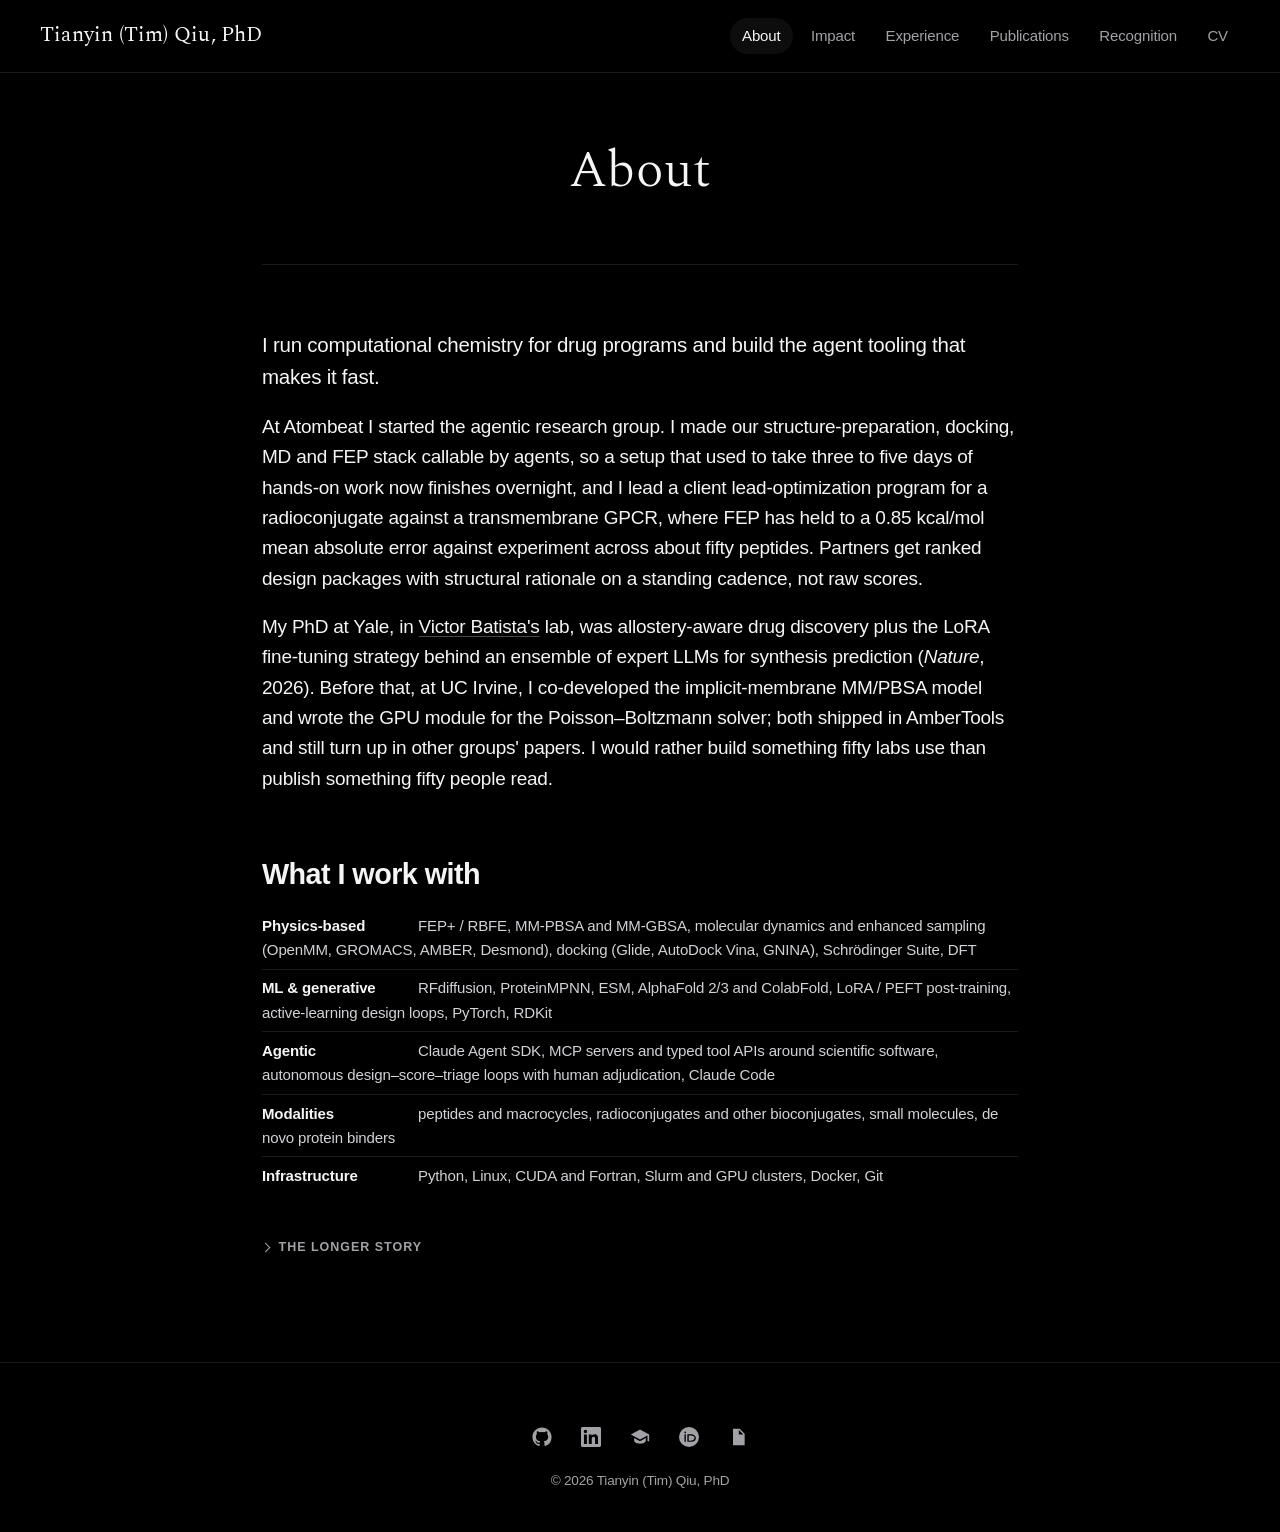
==== about/index.html @ 1aa1d913 "Redesign after gregorykyro.com; face the site toward industry Landing page is now a full-viewport bl" ====
<!DOCTYPE html>
<html lang="en">
<head>
<meta charset="utf-8">
<meta name="viewport" content="width=device-width, initial-scale=1">
<title>About | Tianyin (Tim) Qiu, PhD</title>
<meta name="description" content="Who I am and what I build: agentic AI and physics-based design for drug discovery.">
<meta property="og:type" content="website">
<meta property="og:title" content="About | Tianyin (Tim) Qiu, PhD">
<meta property="og:description" content="Who I am and what I build: agentic AI and physics-based design for drug discovery.">
<meta property="og:url" content="https://timqiu1998.github.io/about/">
<meta property="og:image" content="https://timqiu1998.github.io/img/headshot.jpg">
<link rel="canonical" href="https://timqiu1998.github.io/about/">
<link rel="icon" href="/img/favicon.svg" type="image/svg+xml">
<link rel="preconnect" href="https://fonts.googleapis.com">
<link rel="preconnect" href="https://fonts.gstatic.com" crossorigin>
<link href="https://fonts.googleapis.com/css2?family=Spectral:wght@200;300;400;500;600&amp;display=swap" rel="stylesheet">
<link rel="stylesheet" href="/css/main.css">
</head>
<body>
    <div class="reading-progress" aria-hidden="true"></div>
    <header class="header">
        <h1 class="site-title"><a href="/">Tianyin (Tim) Qiu, PhD</a></h1>
        <nav class="navigation" aria-label="Site">
            <a href="/about/" class="nav-link" aria-current="page">About</a>
            <a href="/impact/" class="nav-link">Impact</a>
            <a href="/experience/" class="nav-link">Experience</a>
            <a href="/publications/" class="nav-link">Publications</a>
            <a href="/recognition/" class="nav-link">Recognition</a>
            <a href="/assets/Tim_Qiu_CV.pdf" class="nav-link">CV</a>
        </nav>
    </header>
    <div class="container">
        <article class="content about">
            <h1>About</h1>
            <hr>
            <p class="lede">I run computational chemistry for drug programs and build the agent tooling that makes it fast.</p>

            <p>At Atombeat I started the agentic research group. I made our structure-preparation, docking, MD and FEP stack callable by agents, so a setup that used to take three to five days of hands-on work now finishes overnight, and I lead a client lead-optimization program for a radioconjugate against a transmembrane GPCR, where FEP has held to a 0.85 kcal/mol mean absolute error against experiment across about fifty peptides. Partners get ranked design packages with structural rationale on a standing cadence, not raw scores.</p>

            <p>My PhD at Yale, in <a href="https://batistalab.com/" rel="noopener">Victor Batista's</a> lab, was allostery-aware drug discovery plus the LoRA fine-tuning strategy behind an ensemble of expert LLMs for synthesis prediction (<em>Nature</em>, 2026). Before that, at UC Irvine, I co-developed the implicit-membrane MM/PBSA model and wrote the GPU module for the Poisson&ndash;Boltzmann solver; both shipped in AmberTools and still turn up in other groups' papers. I would rather build something fifty labs use than publish something fifty people read.</p>

            <h2>What I work with</h2>
            <ul class="line-list toolbox">
              <li><span class="line-main"><strong>Physics-based</strong> FEP+ / RBFE, MM-PBSA and MM-GBSA, molecular dynamics and enhanced sampling (OpenMM, GROMACS, AMBER, Desmond), docking (Glide, AutoDock Vina, GNINA), Schr&ouml;dinger Suite, DFT</span></li>
              <li><span class="line-main"><strong>ML &amp; generative</strong> RFdiffusion, ProteinMPNN, ESM, AlphaFold 2/3 and ColabFold, LoRA / PEFT post-training, active-learning design loops, PyTorch, RDKit</span></li>
              <li><span class="line-main"><strong>Agentic</strong> Claude Agent SDK, MCP servers and typed tool APIs around scientific software, autonomous design&ndash;score&ndash;triage loops with human adjudication, Claude Code</span></li>
              <li><span class="line-main"><strong>Modalities</strong> peptides and macrocycles, radioconjugates and other bioconjugates, small molecules, de novo protein binders</span></li>
              <li><span class="line-main"><strong>Infrastructure</strong> Python, Linux, CUDA and Fortran, Slurm and GPU clusters, Docker, Git</span></li>
            </ul>

            <details class="disclosure">
              <summary>The longer story</summary>
              <div class="disclosure-body">
                <p>I got hooked by a protein that falls apart when nothing is holding it.</p>

                <p>As an undergraduate at UC Irvine I wrote a proposal to simulate p53, the tumor suppressor mutated in more human cancers than any other protein. It won a small UROP grant, which paid for the work, and I built all fourteen models and ran every simulation myself. The answer was blunt. With DNA bound, the dimer held together. Without it, the two halves rotated apart by roughly 90 degrees. Same protein, same physics; the only variable was what it had hold of. I presented that poster at an ACS national meeting, and I have been chasing versions of the same question ever since.</p>

                <p>Proteins move, and most of the software we design drugs with quietly assumes they don't. Closing that gap has been the through-line of everything after. In Ray Luo's lab I worked on binding free energies inside cell membranes, where the standard model treated the whole greasy interior as one uniform material; letting the dielectric change with depth pulled our agreement with measured affinities from an R of 0.59 to 0.91. I also wrote the matrix module that made the underlying Poisson&ndash;Boltzmann solve fast enough on GPUs to be worth running. Both shipped in AmberTools, and running across them years later in other groups' papers is still my favorite part of this job.</p>

                <p>At Yale I came at the same problem from several directions. We found a compound that holds the SARS-CoV-2 spike closed from an allosteric pocket instead of competing at the fast-mutating surface every antibody goes for. I mapped how the CRISPR-Cas9 HNH domain switches on, checked against a collaborator's NMR, and found a tyrosine that has to pass through one specific intermediate to get from off to on. For TYK2 I finally tried the thing I had been circling for years: build electron density from simulation alone, with no experimental structure of the complex anywhere in the input, then refine a model into it. It reproduced the crystal structures, and it recovered ordered waters and a second inhibitor conformation the real data had averaged together. Done reliably, that tells you how a molecule binds before anyone synthesizes it.</p>

                <p>The machine learning grew out of the same frustration. AlphaFold and most generative design tools hand you one frame of a protein and let you design against it, which is fine right up until selectivity depends on a shape the snapshot never shows. I built a billion-scale screening platform that turned up three new scaffolds against GSK3&beta;, spent a summer at Boehringer Ingelheim teaching models to predict catalyst selectivity, and co-authored the <em>Nature</em> work on an ensemble of specialized LLMs that turns the reaction literature into protocols that actually run.</p>

                <p>What I want hasn't changed much since the p53 poster: design molecules against the range of shapes a protein actually visits, keep it anchored to experimental data, and put the tools in the hands of people who will aim them at patients' problems rather than mine.</p>
              </div>
            </details>
        </article>
    </div>
    <footer class="footer">
        <div class="footer-links">
            <a href="https://github.com/timqiu1998" title="GitHub" aria-label="GitHub" rel="noopener"><svg viewBox="0 0 24 24" aria-hidden="true"><path d="M12 .5C5.65.5.5 5.65.5 12c0 5.08 3.29 9.39 7.86 10.91.58.1.79-.25.79-.56v-2.17c-3.2.7-3.87-1.37-3.87-1.37-.52-1.33-1.28-1.68-1.28-1.68-1.04-.71.08-.7.08-.7 1.15.08 1.76 1.19 1.76 1.19 1.03 1.76 2.7 1.25 3.36.96.1-.75.4-1.25.73-1.54-2.55-.29-5.24-1.28-5.24-5.69 0-1.26.45-2.29 1.19-3.09-.12-.29-.52-1.46.11-3.05 0 0 .97-.31 3.17 1.18a11 11 0 0 1 5.78 0c2.2-1.49 3.17-1.18 3.17-1.18.63 1.59.23 2.76.11 3.05.74.8 1.19 1.83 1.19 3.09 0 4.42-2.7 5.39-5.26 5.68.41.36.78 1.05.78 2.12v3.15c0 .31.21.67.8.56A11.5 11.5 0 0 0 23.5 12C23.5 5.65 18.35.5 12 .5z"/></svg></a>
            <a href="https://www.linkedin.com/in/tianyin-qiu-9b863b152" title="LinkedIn" aria-label="LinkedIn" rel="noopener"><svg viewBox="0 0 24 24" aria-hidden="true"><path d="M20.45 20.45h-3.55v-5.57c0-1.33-.03-3.04-1.85-3.04-1.85 0-2.14 1.45-2.14 2.94v5.67H9.36V9h3.41v1.56h.05c.47-.9 1.63-1.85 3.36-1.85 3.6 0 4.27 2.37 4.27 5.45v6.29zM5.34 7.43a2.06 2.06 0 1 1 0-4.12 2.06 2.06 0 0 1 0 4.12zM7.12 20.45H3.56V9h3.56v11.45zM22.22 0H1.77C.79 0 0 .77 0 1.73v20.54C0 23.23.79 24 1.77 24h20.45c.98 0 1.78-.77 1.78-1.73V1.73C24 .77 23.2 0 22.22 0z"/></svg></a>
            <a href="https://scholar.google.com/citations?user=ViLQhdYAAAAJ" title="Google Scholar" aria-label="Google Scholar" rel="noopener"><svg viewBox="0 0 24 24" aria-hidden="true"><path d="M12 3 1 9l11 6 9-4.91V17h2V9L12 3zm0 14.1L5 13.3v3.2c0 1.9 3.1 3.5 7 3.5s7-1.6 7-3.5v-3.2l-7 3.8z"/></svg></a>
            <a href="https://orcid.org/0000-0002-3490-8469" title="ORCID" aria-label="ORCID" rel="noopener"><svg viewBox="0 0 24 24" aria-hidden="true"><path d="M12 0a12 12 0 1 0 0 24 12 12 0 0 0 0-24zM7.37 5.4a1.03 1.03 0 1 1 0 2.06 1.03 1.03 0 0 1 0-2.06zm-.8 3.2h1.6v9.2h-1.6V8.6zm3.5 0h4.3c4.1 0 5.9 2.93 5.9 4.6 0 2.36-1.87 4.6-5.87 4.6h-4.33V8.6zm1.6 1.45v6.3h2.5c3.6 0 4.43-2.7 4.43-3.15 0-1.73-1.1-3.15-4.5-3.15h-2.43z"/></svg></a>
            <a href="/assets/Tim_Qiu_CV.pdf" title="CV (PDF)" aria-label="CV (PDF)"><svg viewBox="0 0 24 24" aria-hidden="true"><path d="M6 2h8l6 6v14H6V2zm7 1.5V9h5.5L13 3.5zM8 12h8v1.5H8V12zm0 3h8v1.5H8V15zm0 3h5v1.5H8V18z"/></svg></a>
        </div>
        <p class="copyright">&copy; <span id="year">2026</span> Tianyin (Tim) Qiu, PhD</p>
    </footer>
    <a href="#" class="back-to-top" aria-label="Back to top">
        <svg viewBox="0 0 24 24" aria-hidden="true"><path d="M12 19V5M5 12l7-7 7 7"/></svg>
    </a>
    <script src="/js/site.js"></script>
</body>
</html>
---- css/main.css ----
/* ------------------------------------------------------------------
   tokens
   ------------------------------------------------------------------ */
:root {
  --bg:            #000000;
  --fg:            #f5f5f7;
  --fg-soft:       #d2d2d7;
  --fg-muted:      #a1a1a6;
  --accent:        #2997ff;
  --accent-soft:   rgba(41, 151, 255, .55);
  --accent-faint:  rgba(41, 151, 255, .10);
  --hairline:      rgba(255, 255, 255, .10);
  --hairline-strong: rgba(255, 255, 255, .18);
  --surface:       rgba(255, 255, 255, .03);
  --surface-hover: rgba(255, 255, 255, .05);

  --font-sans:    -apple-system, BlinkMacSystemFont, "SF Pro Text", "SF Pro Display",
                  "Helvetica Neue", Helvetica, Arial, sans-serif;
  --font-display: "Spectral", Georgia, "Times New Roman", serif;
  --font-mono:    ui-monospace, "SF Mono", SFMono-Regular, Menlo, monospace;

  --maxw: 820px;
  --fs-body:       clamp(1.0625rem, 1rem + .35vw, 1.1875rem);
  --fs-h1:         clamp(2.2rem, 1.65rem + 2.6vw, 3.25rem);
  --fs-h2:         clamp(1.45rem, 1.24rem + .95vw, 1.8rem);
  --fs-h3:         clamp(1.12rem, 1.02rem + .5vw, 1.32rem);
  --fs-site-title: clamp(1.05rem, .95rem + .45vw, 1.3rem);
  --fs-nav:        clamp(.82rem, .78rem + .2vw, .95rem);
  --lh-body: 1.6;
  --space-section: clamp(2.5rem, 2rem + 2.5vw, 4rem);
}

/* ------------------------------------------------------------------
   base
   ------------------------------------------------------------------ */
*, *::before, *::after { box-sizing: border-box; }
html { scroll-behavior: smooth; -webkit-text-size-adjust: 100%; }
body {
  margin: 0; min-height: 100vh;
  font-family: var(--font-sans); font-size: var(--fs-body); line-height: var(--lh-body);
  font-weight: 400; letter-spacing: -.011em;
  color: var(--fg); background: var(--bg);
  -webkit-font-smoothing: antialiased; -moz-osx-font-smoothing: grayscale;
  text-rendering: optimizeLegibility;
}
img { max-width: 100%; display: block; }
::selection { background: rgba(255, 255, 255, .16); color: #fff; }
a { color: var(--accent); text-decoration: none; transition: opacity .2s ease; }
a:hover { opacity: .8; }
h1, h2, h3 { color: var(--fg); line-height: 1.15; }
p { margin: 1.1rem 0; color: var(--fg-soft); }
ul { padding-left: 1.3rem; color: var(--fg-soft); }
li { margin: .6rem 0; }
li::marker { color: var(--fg-muted); }
strong { color: var(--fg); font-weight: 600; }
hr { border: 0; height: 1px; background: var(--hairline); margin: var(--space-section) 0; }

/* ------------------------------------------------------------------
   landing
   ------------------------------------------------------------------ */
.home { overflow: hidden; height: 100%; }
.home body { overflow: hidden; height: 100%; }

#network {
  position: fixed; inset: 0; width: 100vw; height: 100vh;
  z-index: 1; display: block;
  animation: cnvIn 1.6s ease both;
}
.hero {
  position: relative; z-index: 2;
  min-height: 100vh; padding: 1rem;
  display: flex; flex-direction: column; justify-content: center; align-items: center;
  text-align: center;
}
.hero > * { animation: riseIn .9s cubic-bezier(.16, 1, .3, 1) both; }
.hero > a.portrait   { animation: riseInLogo 1.05s cubic-bezier(.16, 1, .3, 1) both; animation-delay: .08s; }
.hero .title         { animation-delay: .22s; }
.hero .subtitle      { animation-delay: .34s; }
.hero .pills         { animation-delay: .46s; }
.hero .social        { animation-delay: .58s; }
.hero .contact-line  { animation-delay: .68s; }

.portrait img {
  width: 250px; height: 250px; border-radius: 50%; object-fit: cover;
  margin-bottom: 2rem;
  box-shadow: 0 0 0 1px rgba(255, 255, 255, .08), 0 20px 60px rgba(0, 0, 0, .6);
  transform: translateZ(0); transition: all .5s ease; cursor: pointer;
}
.portrait img:hover {
  box-shadow: 0 0 0 1px rgba(255, 255, 255, .16), 0 24px 70px rgba(0, 0, 0, .7);
  transform: scale(1.02);
}
.title {
  font-family: var(--font-display); font-weight: 300;
  font-size: clamp(2.1rem, 6vw, 3.75rem); letter-spacing: .01em; line-height: 1.05;
  margin: 0;
}
.subtitle {
  font-size: clamp(.95rem, 2.2vw, 1.35rem); line-height: 1.5; letter-spacing: -.01em;
  color: var(--fg-muted); margin: 1.1rem 0 2rem; font-weight: 400;
}

.pills { display: flex; flex-wrap: wrap; justify-content: center; gap: 1.5rem; margin-top: 2rem; }
.pill {
  position: relative; overflow: hidden;
  color: var(--fg); font-size: .95rem; font-weight: 500; letter-spacing: -.01em;
  padding: .55rem 1.4rem; border-radius: 980px;
  border: 1px solid rgba(255, 255, 255, .16); background: rgba(255, 255, 255, .04);
  backdrop-filter: blur(8px); -webkit-backdrop-filter: blur(8px);
  transition: all .3s ease;
}
.pill::before {
  content: ""; position: absolute; top: 0; left: -100%; width: 100%; height: 100%;
  background: linear-gradient(90deg, transparent, rgba(255, 255, 255, .12), transparent);
  transition: left .7s ease;
}
.pill:hover {
  opacity: 1; background: rgba(255, 255, 255, .08); border-color: rgba(255, 255, 255, .32);
  transform: translateY(-2px); box-shadow: 0 12px 30px rgba(0, 0, 0, .35);
}
.pill:hover::before { left: 100%; }

.social { display: flex; gap: 1.5rem; margin-top: 2rem; }
.social a { color: #fff; opacity: .8; transition: all .3s ease; display: inline-flex; }
.social a:hover { opacity: 1; transform: translateY(-3px); }
.social svg { width: 24px; height: 24px; fill: currentColor; }

.subtitle .tagline {
  display: inline-block; margin-top: .55rem; font-size: .78em; color: var(--fg-soft);
}
.contact-line {
  display: inline-block; margin-top: 1.6rem; font-family: var(--font-mono); font-size: .8rem;
  color: var(--fg-muted); letter-spacing: .01em; transition: color .25s ease;
}
.contact-line:hover { color: var(--fg); opacity: 1; }

/* ------------------------------------------------------------------
   interior chrome
   ------------------------------------------------------------------ */
.reading-progress {
  position: fixed; top: 0; left: 0; height: 2px; width: 100%;
  transform: scaleX(0); transform-origin: 0 50%;
  background: var(--accent); opacity: .7; z-index: 200; pointer-events: none;
}
.header {
  position: sticky; top: 0; z-index: 100;
  display: flex; justify-content: space-between; align-items: center; gap: 1rem;
  padding: 1.1rem clamp(1.25rem, 5vw, 2.5rem);
  border-bottom: 1px solid var(--hairline);
  background: rgba(0, 0, 0, .72);
  backdrop-filter: saturate(180%) blur(20px); -webkit-backdrop-filter: saturate(180%) blur(20px);
}
.site-title {
  font-family: var(--font-display); font-size: var(--fs-site-title); font-weight: 400;
  margin: 0; letter-spacing: .01em; white-space: nowrap;
}
.site-title a { color: var(--fg); display: inline-flex; align-items: center; transition: opacity .25s ease; }
.site-title a:hover { opacity: .7; }
.navigation { display: flex; flex-wrap: wrap; justify-content: flex-end; gap: .2rem .4rem; }
.nav-link {
  color: var(--fg-muted); font-size: var(--fs-nav); font-weight: 500; letter-spacing: -.01em;
  padding: .4rem .75rem; border-radius: 980px; white-space: nowrap;
  transition: color .25s ease, background .25s ease;
}
.nav-link:hover, .nav-link[aria-current="page"] { color: var(--fg); background: var(--surface-hover); opacity: 1; }

.container {
  max-width: var(--maxw); margin: 0 auto;
  padding: clamp(2.5rem, 2rem + 3vw, 4.5rem) clamp(1.35rem, 5vw, 2rem) 2rem;
}
.content { animation: fadeIn .6s ease both; }
.content h1 {
  font-family: var(--font-display); font-size: var(--fs-h1); font-weight: 300;
  letter-spacing: .005em; text-align: center; line-height: 1.08;
  margin: 0 0 var(--space-section);
}
.content h2 { font-size: var(--fs-h2); font-weight: 600; letter-spacing: -.02em; margin: var(--space-section) 0 1rem; }
.content h3 { font-size: var(--fs-h3); font-weight: 600; letter-spacing: -.015em; margin: 2rem 0 .6rem; }
.content a {
  color: var(--fg); text-decoration: underline; text-decoration-thickness: 1px;
  text-decoration-color: rgba(255, 255, 255, .28); text-underline-offset: 3px;
  transition: text-decoration-color .25s ease, color .25s ease;
}
.content a:hover { color: var(--accent); text-decoration-color: var(--accent); opacity: 1; }
.lede { font-size: 1.08em; color: var(--fg); letter-spacing: -.012em; }
.about p { color: var(--fg); letter-spacing: -.012em; }
.muted { color: var(--fg-muted); }

/* impact tiles */
.stats { display: grid; grid-template-columns: repeat(auto-fit, minmax(160px, 1fr)); gap: 1rem; margin: 1.6rem 0 0; }
.stat { padding: 1.1rem 1.2rem; border: 1px solid var(--hairline); border-radius: 14px; background: var(--surface); }
.stat .num { font-family: var(--font-display); font-weight: 300; font-size: 2.1rem; line-height: 1; color: var(--fg); letter-spacing: -.01em; font-variant-numeric: tabular-nums; }
.stat .lbl { margin-top: .5rem; font-size: .82rem; color: var(--fg-muted); line-height: 1.4; }

/* disclosure (collapsed "selected work") */
details.disclosure { margin: .6rem 0 .2rem; }
details.disclosure > summary {
  list-style: none; cursor: pointer; display: inline-flex; align-items: center; gap: .6rem;
  font-weight: 600; font-size: .78rem; text-transform: uppercase; letter-spacing: .08em;
  color: var(--fg-muted); padding: .35rem 0; transition: color .2s ease;
}
details.disclosure > summary::-webkit-details-marker { display: none; }
details.disclosure > summary::marker { content: ""; }
details.disclosure > summary::before {
  content: ""; width: 7px; height: 7px; flex-shrink: 0;
  border-right: 1.6px solid var(--fg-muted); border-bottom: 1.6px solid var(--fg-muted);
  transform: rotate(-45deg); transition: transform .3s ease, border-color .2s ease;
}
details.disclosure[open] > summary::before { transform: rotate(45deg); }
details.disclosure > summary:hover { color: var(--fg-soft); }
details.disclosure > summary:hover::before { border-color: var(--fg-soft); }
details.disclosure > ul { animation: fadeIn .45s ease both; margin-top: .7rem; font-size: .92em; }
details.disclosure > ul li { margin: .55rem 0; line-height: 1.6; }
details.disclosure > .disclosure-body { animation: fadeIn .45s ease both; margin-top: .9rem; }
details.disclosure > .disclosure-body p { color: var(--fg-soft); }
details.disclosure + p { margin-top: 2.4rem; }
.about details.disclosure { margin-top: 2.2rem; }

/* toolbox rows */
.toolbox li { display: block; padding: .55rem 0; border-bottom: 1px solid var(--hairline); }
.toolbox li:last-child { border-bottom: 0; }
.toolbox strong { display: inline-block; min-width: 9.5rem; color: var(--fg); font-weight: 600; }
.toolbox .line-main { color: var(--fg-soft); }
@media (max-width: 640px) { .toolbox strong { display: block; min-width: 0; margin-bottom: .15rem; } }

/* obfuscated mailto assembled by JS */
.mailto { color: var(--fg); }

/* section accordion (experience) */
details.section { border-top: 1px solid var(--hairline); }
details.section:first-of-type { border-top: none; }
details.section > summary {
  list-style: none; cursor: pointer; display: flex; align-items: center; justify-content: space-between; gap: 1rem;
  padding: 1.4rem 0; font-size: var(--fs-h2); font-weight: 600; letter-spacing: -.02em; color: var(--fg);
  transition: opacity .2s ease;
}
details.section > summary::-webkit-details-marker { display: none; }
details.section > summary::marker { content: ""; }
details.section > summary:hover { opacity: .75; }
.section-meta { display: inline-flex; align-items: center; gap: .95rem; flex-shrink: 0; }
.section-count { font-size: .8rem; font-weight: 500; color: var(--fg-muted); letter-spacing: .04em; font-variant-numeric: tabular-nums; text-transform: uppercase; }
.section-chevron { width: 9px; height: 9px; border-right: 1.6px solid var(--fg-muted); border-bottom: 1.6px solid var(--fg-muted); transform: rotate(45deg); transition: transform .3s ease; margin-bottom: 4px; }
details.section[open] > summary .section-chevron { transform: rotate(-135deg); margin-bottom: -3px; }
.section-body { padding-bottom: 1.9rem; animation: fadeIn .45s ease both; }
.section-body > :first-child { margin-top: 0; }

.entry { margin: 1.7rem 0; }
.entry:first-of-type { margin-top: 1.1rem; }
.entry-head { display: flex; justify-content: space-between; align-items: baseline; gap: .2rem 1.5rem; flex-wrap: wrap; }
.entry-org { font-size: var(--fs-h3); font-weight: 600; letter-spacing: -.015em; margin: 0; line-height: 1.25; }
.entry-date { color: var(--fg-muted); font-size: .9rem; white-space: nowrap; font-variant-numeric: tabular-nums; }
.entry-role { color: var(--fg-soft); margin: .25rem 0 .5rem; font-weight: 500; }
.entry ul { margin: .5rem 0 0; }
.entry ul li { margin: .35rem 0; }

/* line lists (awards, service) */
.line-list { list-style: none; padding-left: 0; margin: .6rem 0; font-size: .94rem; letter-spacing: -.01em; }
.line-list li { display: flex; justify-content: space-between; align-items: baseline; gap: 1.25rem; padding: .42rem 0; margin: 0; }
.line-main { color: var(--fg-soft); flex: 1 1 auto; min-width: 0; }
.line-main strong { color: var(--fg); font-weight: 600; }
.line-sub { display: block; color: var(--fg-muted); font-size: .88em; margin-top: .1rem; }
.line-date { color: var(--fg-muted); white-space: nowrap; flex: 0 0 auto; font-size: .85rem; font-variant-numeric: tabular-nums; }

/* publications */
.pub-list { list-style: none; padding-left: 0; margin: 0; }
.pub-list > li { margin: 0 0 1.5rem; }
.pub-list p { margin: 0; line-height: 1.5; }
.pub-title { color: var(--fg); font-weight: 500; }
.pub-authors { color: var(--fg-soft); font-size: .95em; }
.pub-authors strong { color: var(--fg); font-weight: 600; }
.pub-venue { color: var(--fg-muted); font-size: .92em; }
.pub-venue em { font-style: italic; }
.pub-tag {
  display: inline-block; margin-left: .5rem; padding: .05rem .5rem; border-radius: 980px;
  font-size: .72rem; font-weight: 600; letter-spacing: .04em; text-transform: uppercase;
  color: var(--accent); background: var(--accent-faint); border: 1px solid rgba(41, 151, 255, .25);
  vertical-align: 1px;
}

/* footer */
.footer {
  text-align: center; padding: var(--space-section) 2rem 2.5rem; margin-top: var(--space-section);
  border-top: 1px solid var(--hairline); font-size: .85rem; color: var(--fg-muted);
}
.footer-links { display: flex; justify-content: center; gap: 1.8rem; margin-bottom: 1.4rem; }
.footer-links a { color: var(--fg-muted); display: inline-flex; transition: color .25s ease, transform .25s ease; }
.footer-links a:hover { color: var(--fg); opacity: 1; transform: translateY(-2px); }
.footer-links svg { width: 20px; height: 20px; fill: currentColor; }
.copyright { margin: .5rem 0 0; color: var(--fg-muted); }

.back-to-top {
  position: fixed; bottom: 1.75rem; right: 1.75rem; width: 44px; height: 44px; z-index: 120;
  display: flex; align-items: center; justify-content: center; border-radius: 50%;
  background: rgba(255, 255, 255, .06); border: 1px solid var(--hairline); color: var(--fg);
  opacity: 0; visibility: hidden; transform: translateY(10px);
  transition: opacity .3s ease, visibility .3s ease, transform .3s ease, background .3s ease;
  backdrop-filter: blur(12px); -webkit-backdrop-filter: blur(12px);
}
.back-to-top.visible { opacity: 1; visibility: visible; transform: translateY(0); }
.back-to-top:hover { background: rgba(255, 255, 255, .12); opacity: 1; }
.back-to-top svg { width: 16px; height: 16px; fill: none; stroke: currentColor; stroke-width: 2; }
.back-to-top:focus-visible, .site-title a:focus-visible, .pill:focus-visible, .nav-link:focus-visible {
  outline: 2px solid var(--accent); outline-offset: 3px;
}

/* ------------------------------------------------------------------
   motion
   ------------------------------------------------------------------ */
@keyframes cnvIn { from { opacity: 0; } to { opacity: 1; } }
@keyframes riseIn { from { opacity: 0; transform: translateY(14px); } to { opacity: 1; transform: translateY(0); } }
@keyframes riseInLogo { from { opacity: 0; transform: translateY(18px) scale(.985); } to { opacity: 1; transform: translateY(0) scale(1); } }
@keyframes fadeIn { from { opacity: 0; transform: translateY(8px); } to { opacity: 1; transform: translateY(0); } }
@keyframes growProgress { from { transform: scaleX(0); } to { transform: scaleX(1); } }
@supports (animation-timeline: scroll()) {
  .reading-progress { animation: growProgress linear; animation-timeline: scroll(root); }
}

/* ------------------------------------------------------------------
   responsive
   ------------------------------------------------------------------ */
@media (max-width: 768px) {
  .hero { padding: .5rem; margin-top: -5vh; }
  .title { line-height: 1.2; }
  .subtitle { line-height: 1.35; margin: .6rem 0 1.2rem; max-width: 92vw; }
  .portrait img { width: 120px; height: 120px; margin-bottom: 1rem; }
  .pills { gap: .5rem; margin-top: 1rem; }
  .pill { font-size: .82rem; padding: .4rem 1rem; }
  .social { gap: 1rem; margin-top: 1.25rem; }
  .social svg { width: 18px; height: 18px; }

  .header { flex-direction: column; align-items: center; gap: .7rem; padding: .85rem 1rem; }
  .navigation {
    flex-wrap: nowrap; overflow-x: auto; white-space: nowrap; justify-content: flex-start;
    gap: .25rem; width: 100%; max-width: 100%; padding-bottom: .15rem;
    -webkit-overflow-scrolling: touch; scrollbar-width: none; scroll-snap-type: x proximity;
    -webkit-mask-image: linear-gradient(to right, transparent 0, #000 12px, #000 calc(100% - 12px), transparent 100%);
            mask-image: linear-gradient(to right, transparent 0, #000 12px, #000 calc(100% - 12px), transparent 100%);
  }
  .navigation::-webkit-scrollbar { display: none; }
  .nav-link { padding: .45rem .75rem; scroll-snap-align: center; }
  ul { padding-left: 1.15rem; }
  .back-to-top { bottom: 1.1rem; right: 1.1rem; width: 42px; height: 42px; }
  .stats { grid-template-columns: repeat(2, 1fr); }
}
@media (max-width: 420px) {
  .container { padding-top: 2.25rem; }
  .content h1 { margin-bottom: 2rem; }
  .stats { grid-template-columns: 1fr 1fr; gap: .6rem; }
  .stat .num { font-size: 1.7rem; }
}
@media (prefers-reduced-motion: reduce) {
  html { scroll-behavior: auto; }
  *, *::before, *::after { animation-duration: .001ms !important; animation-iteration-count: 1 !important; transition-duration: .001ms !important; }
}
@media print {
  body { background: #fff; color: #000; }
  .header, .footer, .back-to-top, .reading-progress, #network { display: none; }
  .container { max-width: 100%; padding: 0; }
  h1, h2, h3 { color: #000; page-break-after: avoid; }
  a, .content a { color: #000; text-decoration: underline; }
}
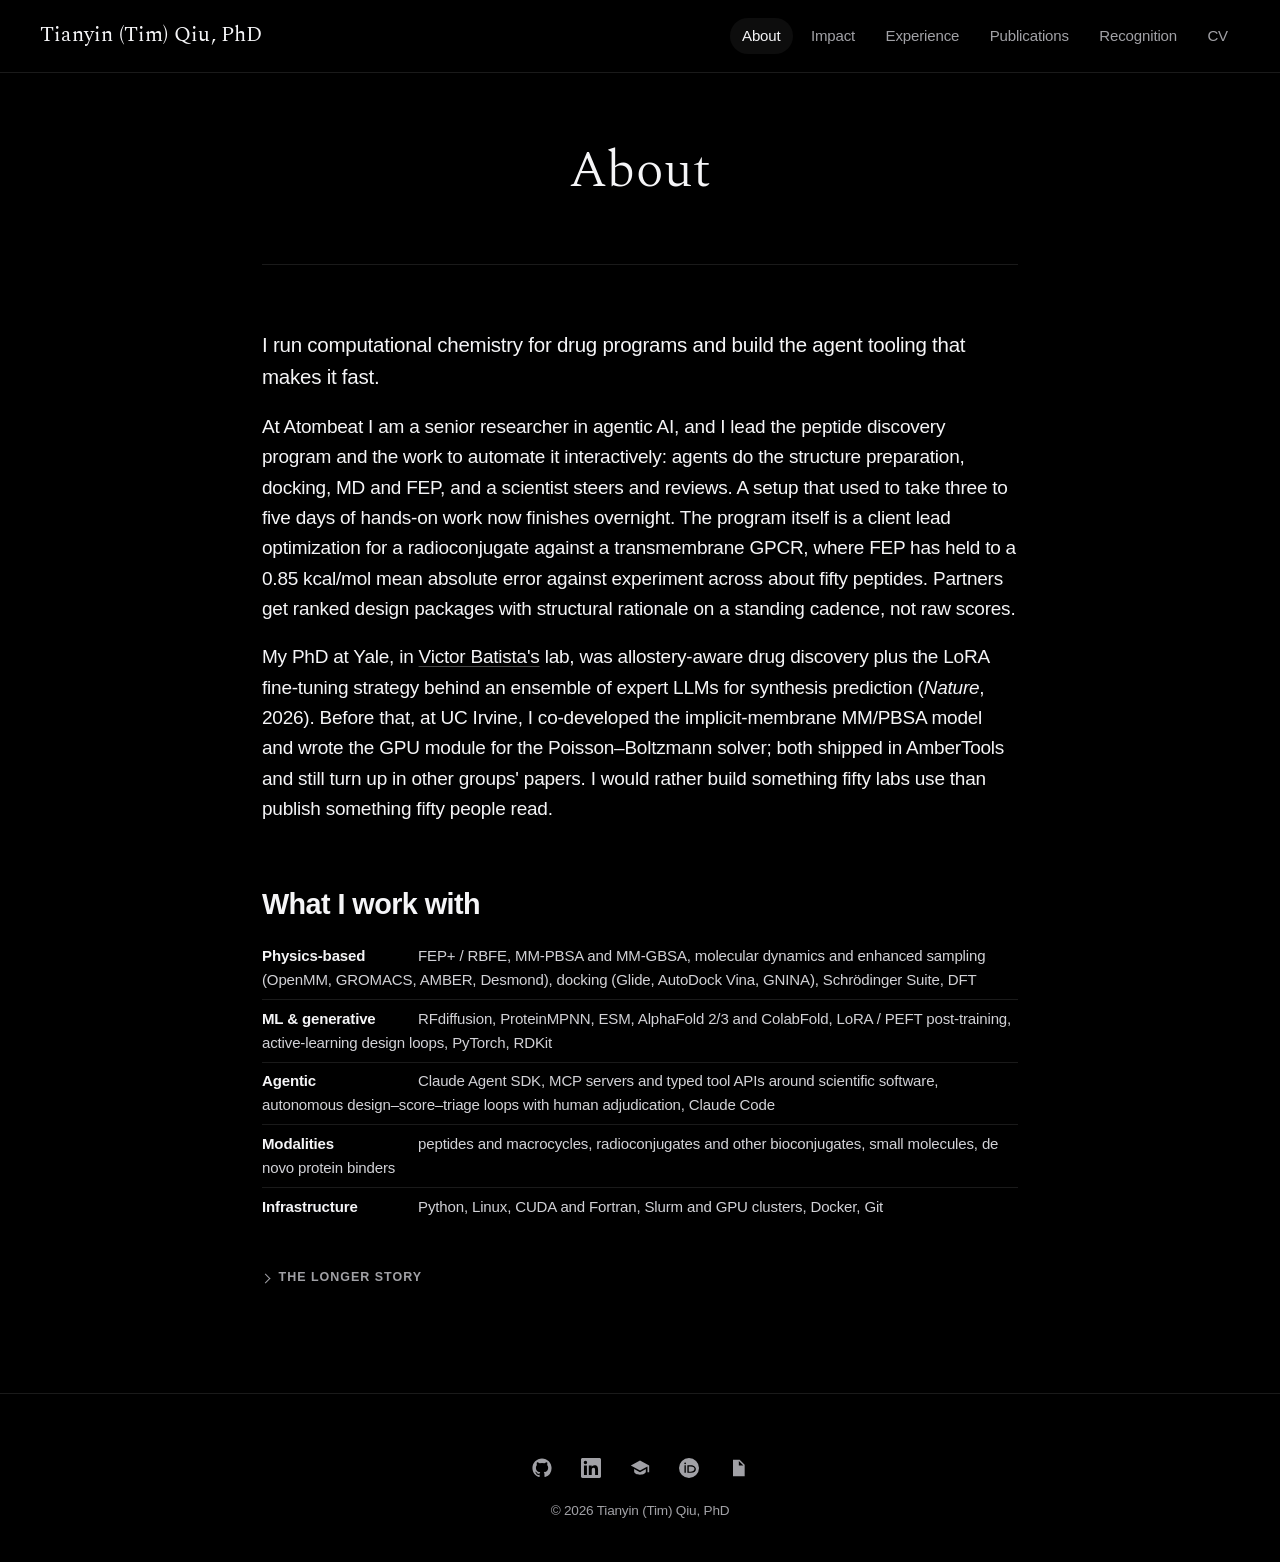
==== commit 329ecdd3: "Correct the Atombeat role: senior agentic researcher leading the peptide program Tim did not start a" ====
--- a/about/index.html
+++ b/about/index.html
@@ -36,7 +36,7 @@
             <hr>
             <p class="lede">I run computational chemistry for drug programs and build the agent tooling that makes it fast.</p>
 
-            <p>At Atombeat I started the agentic research group. I made our structure-preparation, docking, MD and FEP stack callable by agents, so a setup that used to take three to five days of hands-on work now finishes overnight, and I lead a client lead-optimization program for a radioconjugate against a transmembrane GPCR, where FEP has held to a 0.85 kcal/mol mean absolute error against experiment across about fifty peptides. Partners get ranked design packages with structural rationale on a standing cadence, not raw scores.</p>
+            <p>At Atombeat I am a senior researcher in agentic AI, and I lead the peptide discovery program and the work to automate it interactively: agents do the structure preparation, docking, MD and FEP, and a scientist steers and reviews. A setup that used to take three to five days of hands-on work now finishes overnight. The program itself is a client lead optimization for a radioconjugate against a transmembrane GPCR, where FEP has held to a 0.85 kcal/mol mean absolute error against experiment across about fifty peptides. Partners get ranked design packages with structural rationale on a standing cadence, not raw scores.</p>
 
             <p>My PhD at Yale, in <a href="https://batistalab.com/" rel="noopener">Victor Batista's</a> lab, was allostery-aware drug discovery plus the LoRA fine-tuning strategy behind an ensemble of expert LLMs for synthesis prediction (<em>Nature</em>, 2026). Before that, at UC Irvine, I co-developed the implicit-membrane MM/PBSA model and wrote the GPU module for the Poisson&ndash;Boltzmann solver; both shipped in AmberTools and still turn up in other groups' papers. I would rather build something fifty labs use than publish something fifty people read.</p>
 
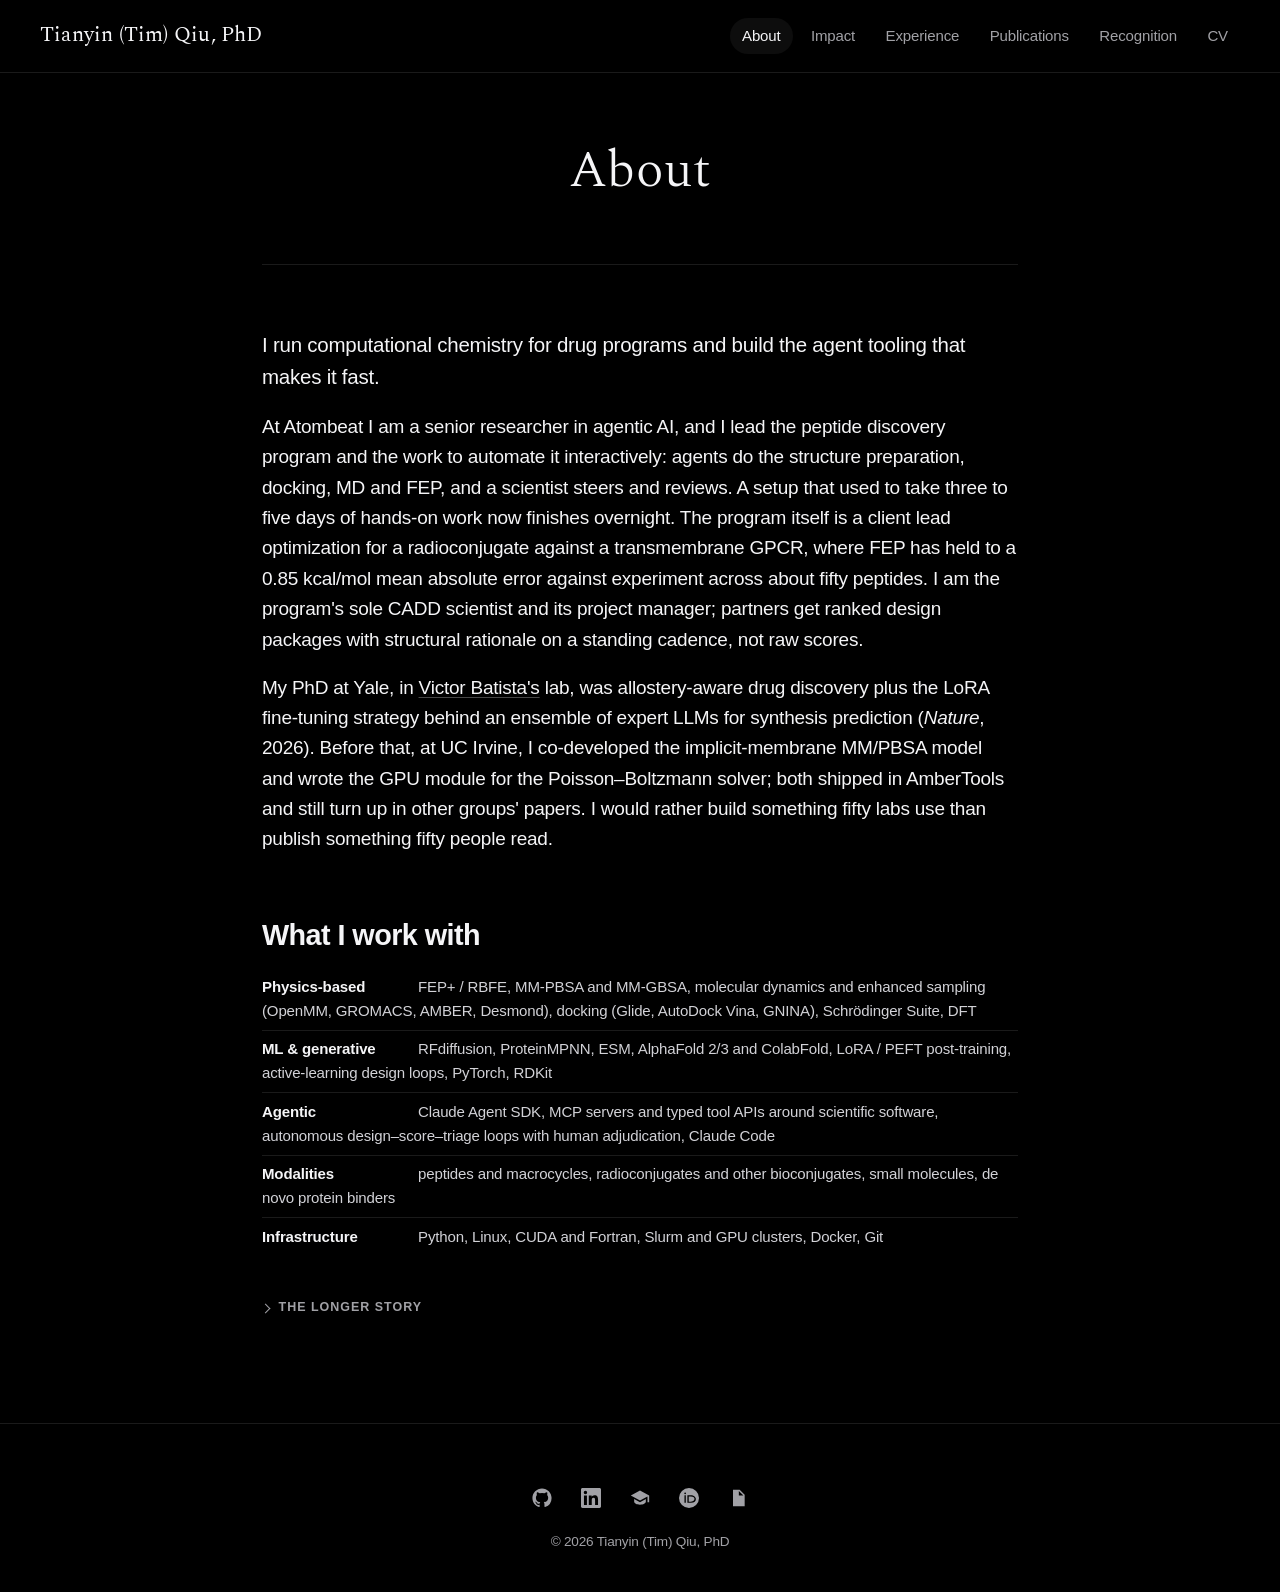
==== commit 33b9a788: "Align the site and CV PDF with the 2026-09-17 master CV Tim rewrote the Atombeat section of his mast" ====
--- a/about/index.html
+++ b/about/index.html
@@ -36,7 +36,7 @@
             <hr>
             <p class="lede">I run computational chemistry for drug programs and build the agent tooling that makes it fast.</p>
 
-            <p>At Atombeat I am a senior researcher in agentic AI, and I lead the peptide discovery program and the work to automate it interactively: agents do the structure preparation, docking, MD and FEP, and a scientist steers and reviews. A setup that used to take three to five days of hands-on work now finishes overnight. The program itself is a client lead optimization for a radioconjugate against a transmembrane GPCR, where FEP has held to a 0.85 kcal/mol mean absolute error against experiment across about fifty peptides. Partners get ranked design packages with structural rationale on a standing cadence, not raw scores.</p>
+            <p>At Atombeat I am a senior researcher in agentic AI, and I lead the peptide discovery program and the work to automate it interactively: agents do the structure preparation, docking, MD and FEP, and a scientist steers and reviews. A setup that used to take three to five days of hands-on work now finishes overnight. The program itself is a client lead optimization for a radioconjugate against a transmembrane GPCR, where FEP has held to a 0.85 kcal/mol mean absolute error against experiment across about fifty peptides. I am the program's sole CADD scientist and its project manager; partners get ranked design packages with structural rationale on a standing cadence, not raw scores.</p>
 
             <p>My PhD at Yale, in <a href="https://batistalab.com/" rel="noopener">Victor Batista's</a> lab, was allostery-aware drug discovery plus the LoRA fine-tuning strategy behind an ensemble of expert LLMs for synthesis prediction (<em>Nature</em>, 2026). Before that, at UC Irvine, I co-developed the implicit-membrane MM/PBSA model and wrote the GPU module for the Poisson&ndash;Boltzmann solver; both shipped in AmberTools and still turn up in other groups' papers. I would rather build something fifty labs use than publish something fifty people read.</p>
 
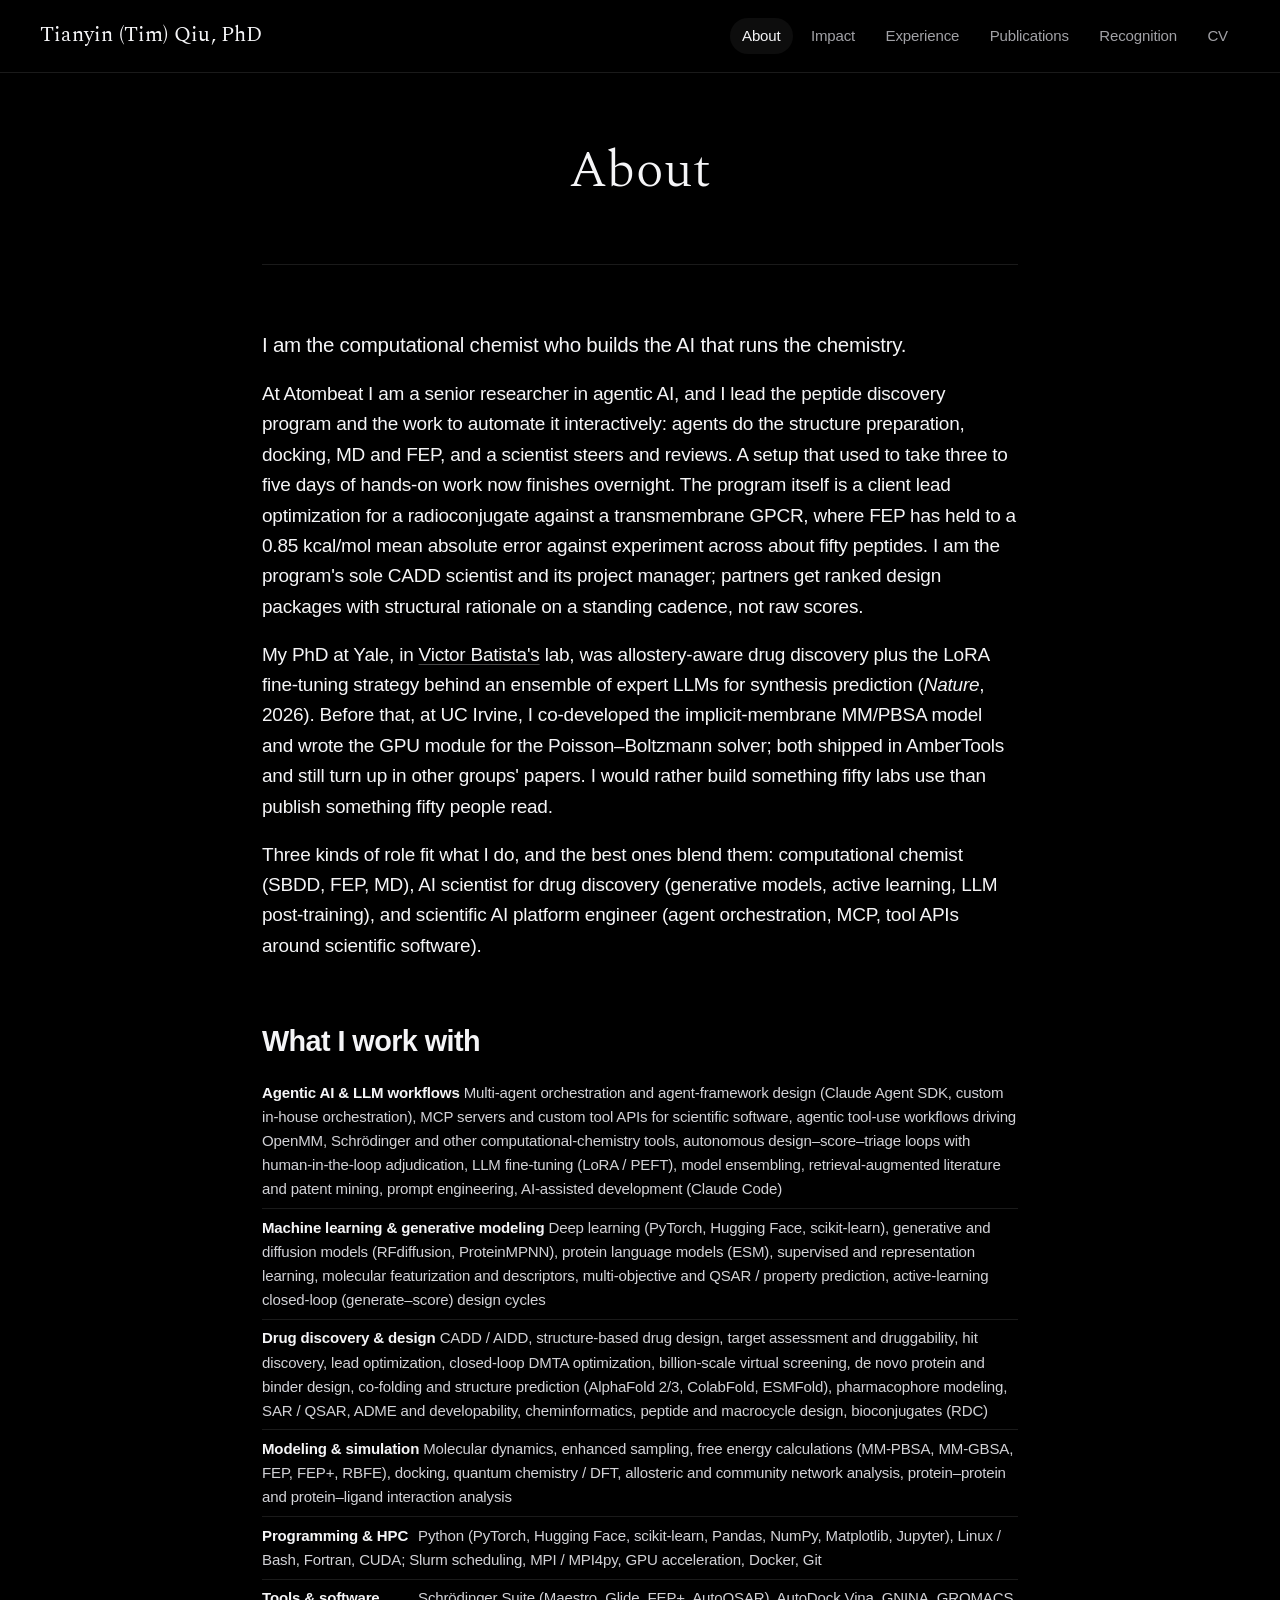
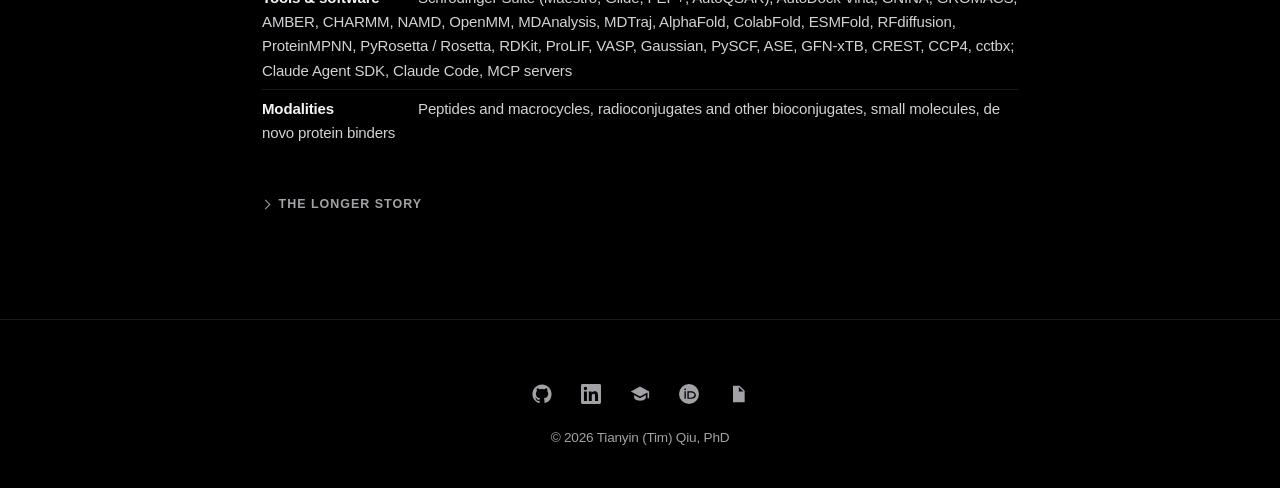
==== commit d70d8e13: "Fold the career-ops profile into the site: skills, projects, open source About now opens on the posi" ====
--- a/about/index.html
+++ b/about/index.html
@@ -34,19 +34,23 @@
         <article class="content about">
             <h1>About</h1>
             <hr>
-            <p class="lede">I run computational chemistry for drug programs and build the agent tooling that makes it fast.</p>
+            <p class="lede">I am the computational chemist who builds the AI that runs the chemistry.</p>
 
             <p>At Atombeat I am a senior researcher in agentic AI, and I lead the peptide discovery program and the work to automate it interactively: agents do the structure preparation, docking, MD and FEP, and a scientist steers and reviews. A setup that used to take three to five days of hands-on work now finishes overnight. The program itself is a client lead optimization for a radioconjugate against a transmembrane GPCR, where FEP has held to a 0.85 kcal/mol mean absolute error against experiment across about fifty peptides. I am the program's sole CADD scientist and its project manager; partners get ranked design packages with structural rationale on a standing cadence, not raw scores.</p>
 
             <p>My PhD at Yale, in <a href="https://batistalab.com/" rel="noopener">Victor Batista's</a> lab, was allostery-aware drug discovery plus the LoRA fine-tuning strategy behind an ensemble of expert LLMs for synthesis prediction (<em>Nature</em>, 2026). Before that, at UC Irvine, I co-developed the implicit-membrane MM/PBSA model and wrote the GPU module for the Poisson&ndash;Boltzmann solver; both shipped in AmberTools and still turn up in other groups' papers. I would rather build something fifty labs use than publish something fifty people read.</p>
 
+            <p>Three kinds of role fit what I do, and the best ones blend them: computational chemist (SBDD, FEP, MD), AI scientist for drug discovery (generative models, active learning, LLM post-training), and scientific AI platform engineer (agent orchestration, MCP, tool APIs around scientific software).</p>
+
             <h2>What I work with</h2>
             <ul class="line-list toolbox">
-              <li><span class="line-main"><strong>Physics-based</strong> FEP+ / RBFE, MM-PBSA and MM-GBSA, molecular dynamics and enhanced sampling (OpenMM, GROMACS, AMBER, Desmond), docking (Glide, AutoDock Vina, GNINA), Schr&ouml;dinger Suite, DFT</span></li>
-              <li><span class="line-main"><strong>ML &amp; generative</strong> RFdiffusion, ProteinMPNN, ESM, AlphaFold 2/3 and ColabFold, LoRA / PEFT post-training, active-learning design loops, PyTorch, RDKit</span></li>
-              <li><span class="line-main"><strong>Agentic</strong> Claude Agent SDK, MCP servers and typed tool APIs around scientific software, autonomous design&ndash;score&ndash;triage loops with human adjudication, Claude Code</span></li>
-              <li><span class="line-main"><strong>Modalities</strong> peptides and macrocycles, radioconjugates and other bioconjugates, small molecules, de novo protein binders</span></li>
-              <li><span class="line-main"><strong>Infrastructure</strong> Python, Linux, CUDA and Fortran, Slurm and GPU clusters, Docker, Git</span></li>
+              <li><span class="line-main"><strong>Agentic AI &amp; LLM workflows</strong> Multi-agent orchestration and agent-framework design (Claude Agent SDK, custom in-house orchestration), MCP servers and custom tool APIs for scientific software, agentic tool-use workflows driving OpenMM, Schr&ouml;dinger and other computational-chemistry tools, autonomous design&ndash;score&ndash;triage loops with human-in-the-loop adjudication, LLM fine-tuning (LoRA / PEFT), model ensembling, retrieval-augmented literature and patent mining, prompt engineering, AI-assisted development (Claude Code)</span></li>
+              <li><span class="line-main"><strong>Machine learning &amp; generative modeling</strong> Deep learning (PyTorch, Hugging Face, scikit-learn), generative and diffusion models (RFdiffusion, ProteinMPNN), protein language models (ESM), supervised and representation learning, molecular featurization and descriptors, multi-objective and QSAR / property prediction, active-learning closed-loop (generate&ndash;score) design cycles</span></li>
+              <li><span class="line-main"><strong>Drug discovery &amp; design</strong> CADD / AIDD, structure-based drug design, target assessment and druggability, hit discovery, lead optimization, closed-loop DMTA optimization, billion-scale virtual screening, de novo protein and binder design, co-folding and structure prediction (AlphaFold 2/3, ColabFold, ESMFold), pharmacophore modeling, SAR / QSAR, ADME and developability, cheminformatics, peptide and macrocycle design, bioconjugates (RDC)</span></li>
+              <li><span class="line-main"><strong>Modeling &amp; simulation</strong> Molecular dynamics, enhanced sampling, free energy calculations (MM-PBSA, MM-GBSA, FEP, FEP+, RBFE), docking, quantum chemistry / DFT, allosteric and community network analysis, protein&ndash;protein and protein&ndash;ligand interaction analysis</span></li>
+              <li><span class="line-main"><strong>Programming &amp; HPC</strong> Python (PyTorch, Hugging Face, scikit-learn, Pandas, NumPy, Matplotlib, Jupyter), Linux / Bash, Fortran, CUDA; Slurm scheduling, MPI / MPI4py, GPU acceleration, Docker, Git</span></li>
+              <li><span class="line-main"><strong>Tools &amp; software</strong> Schr&ouml;dinger Suite (Maestro, Glide, FEP+, AutoQSAR), AutoDock Vina, GNINA, GROMACS, AMBER, CHARMM, NAMD, OpenMM, MDAnalysis, MDTraj, AlphaFold, ColabFold, ESMFold, RFdiffusion, ProteinMPNN, PyRosetta / Rosetta, RDKit, ProLIF, VASP, Gaussian, PySCF, ASE, GFN-xTB, CREST, CCP4, cctbx; Claude Agent SDK, Claude Code, MCP servers</span></li>
+              <li><span class="line-main"><strong>Modalities</strong> Peptides and macrocycles, radioconjugates and other bioconjugates, small molecules, de novo protein binders</span></li>
             </ul>
 
             <details class="disclosure">
--- a/css/main.css
+++ b/css/main.css
@@ -53,6 +53,11 @@
 li { margin: .6rem 0; }
 li::marker { color: var(--fg-muted); }
 strong { color: var(--fg); font-weight: 600; }
+code {
+  font-family: var(--font-mono); font-size: .88em; color: var(--fg);
+  padding: .05em .35em; border-radius: 5px;
+  background: var(--surface-hover); border: 1px solid var(--hairline);
+}
 hr { border: 0; height: 1px; background: var(--hairline); margin: var(--space-section) 0; }
 
 /* ------------------------------------------------------------------
@@ -191,6 +196,35 @@
 .stat { padding: 1.1rem 1.2rem; border: 1px solid var(--hairline); border-radius: 14px; background: var(--surface); }
 .stat .num { font-family: var(--font-display); font-weight: 300; font-size: 2.1rem; line-height: 1; color: var(--fg); letter-spacing: -.01em; font-variant-numeric: tabular-nums; }
 .stat .lbl { margin-top: .5rem; font-size: .82rem; color: var(--fg-muted); line-height: 1.4; }
+
+/* star-project cards */
+.cards { display: grid; grid-template-columns: repeat(2, minmax(0, 1fr)); gap: 1rem; margin: 1.4rem 0 0; }
+.card {
+  display: flex; flex-direction: column; gap: .55rem;
+  padding: 1.25rem 1.3rem 1.2rem; border: 1px solid var(--hairline); border-radius: 14px;
+  background: var(--surface); transition: border-color .25s ease, background .25s ease;
+}
+.card:hover { border-color: var(--hairline-strong); background: var(--surface-hover); }
+.card .eyebrow {
+  font-family: var(--font-mono); font-size: .68rem; letter-spacing: .08em; text-transform: uppercase;
+  color: var(--fg-muted);
+}
+.card h3 { margin: 0; font-size: 1.12rem; line-height: 1.25; }
+.card p { margin: 0; font-size: .93rem; line-height: 1.55; color: var(--fg-soft); }
+.card .outcome { margin-top: auto; padding-top: .75rem; border-top: 1px solid var(--hairline); color: var(--fg); }
+.cards + details.disclosure { margin-top: 1.1rem; }
+
+/* fields grid */
+.fields { display: grid; grid-template-columns: repeat(auto-fit, minmax(230px, 1fr)); gap: 0 1.5rem; margin-top: .4rem; }
+.field { padding: .75rem 0; border-bottom: 1px solid var(--hairline); }
+.field strong { display: block; color: var(--fg); font-weight: 600; margin-bottom: .15rem; }
+.field span { font-size: .9rem; line-height: 1.5; color: var(--fg-soft); }
+
+/* capability rows */
+.bring li { display: block; padding: .6rem 0; border-bottom: 1px solid var(--hairline); }
+.bring li:last-child { border-bottom: 0; }
+.bring strong { display: block; color: var(--fg); margin-bottom: .1rem; }
+.bring .line-main { color: var(--fg-soft); }
 
 /* disclosure (collapsed "selected work") */
 details.disclosure { margin: .6rem 0 .2rem; }
@@ -341,6 +375,7 @@
   ul { padding-left: 1.15rem; }
   .back-to-top { bottom: 1.1rem; right: 1.1rem; width: 42px; height: 42px; }
   .stats { grid-template-columns: repeat(2, 1fr); }
+  .cards { grid-template-columns: 1fr; }
 }
 @media (max-width: 420px) {
   .container { padding-top: 2.25rem; }
